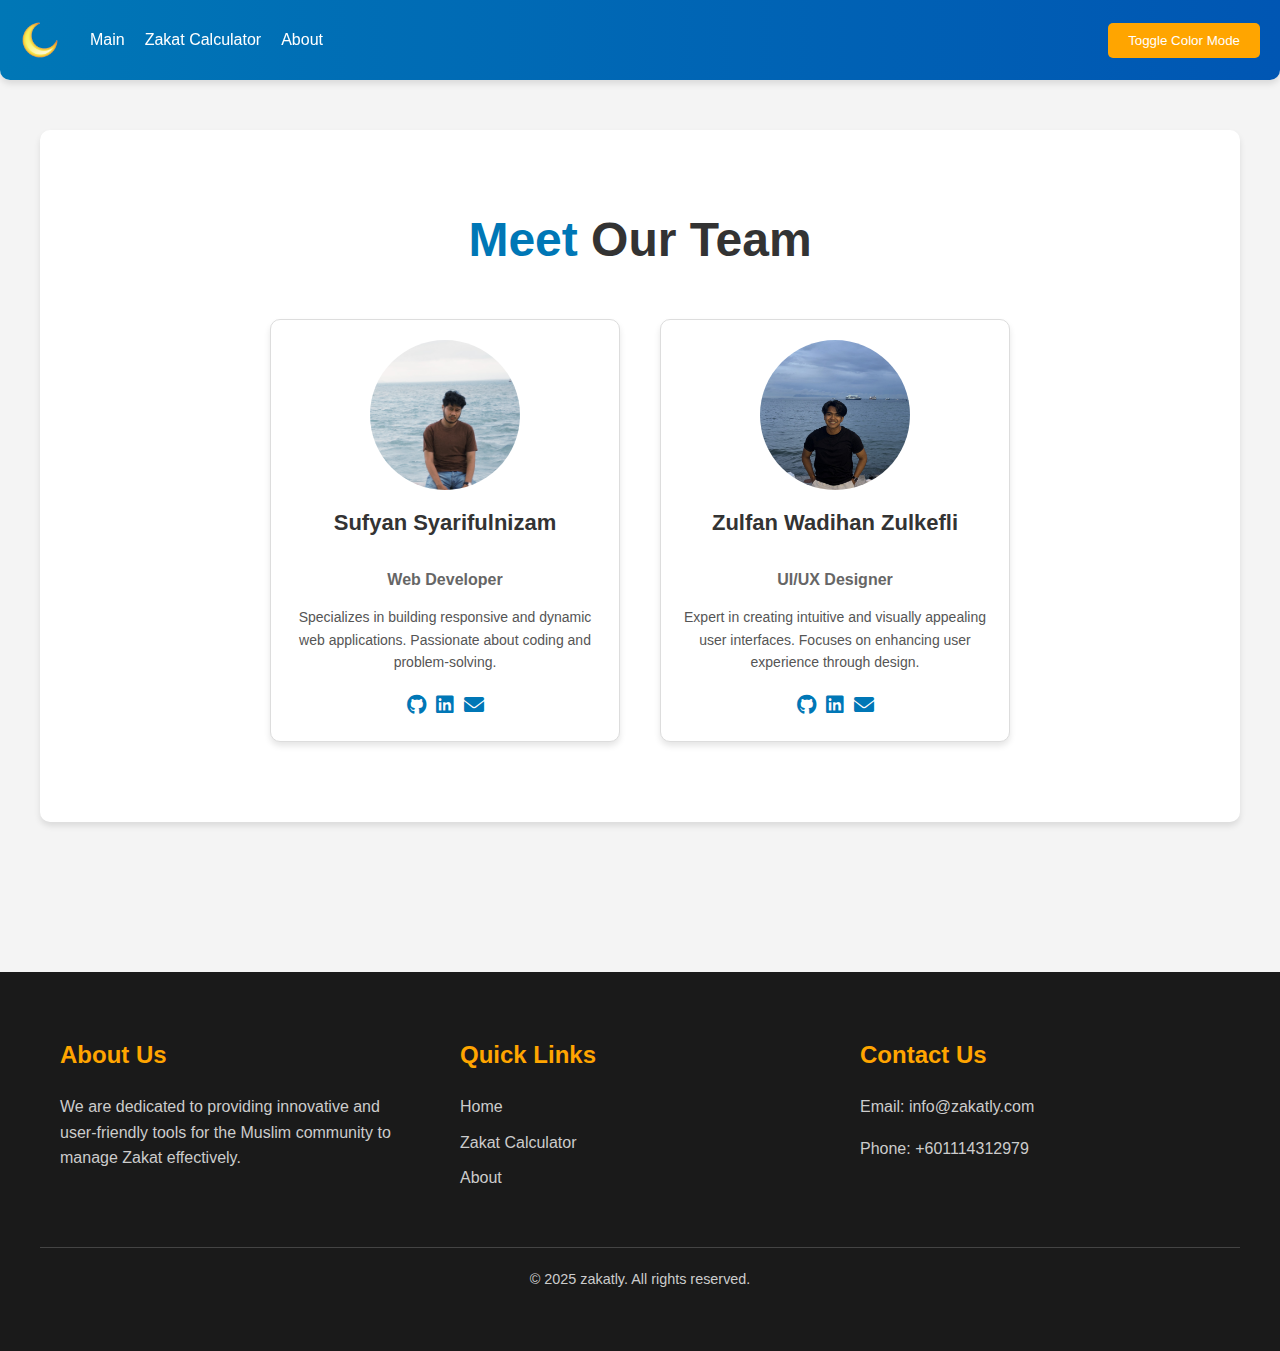
==== about.html @ d1e3d3cc "Add files via upload" ====
<!DOCTYPE html>
<html lang="en">
<head>
    <meta charset="UTF-8">
    <meta name="viewport" content="width=device-width, initial-scale=1.0">
    <title>Zakatly - Zakat Calculator</title>
    <link rel="stylesheet" href="styles.css">
    <link rel="stylesheet" href="https://cdnjs.cloudflare.com/ajax/libs/font-awesome/6.0.0/css/all.min.css">
    <link rel="icon" type="images/png" href="moon.png">
    <script src="script.js" defer></script>
</head>
<body>
    <nav>
        <ul>
            <li>
                <a href="index.html">
                    <img src="moon.png" alt="Moon Icon" class="nav-icon">
                </a>
            </li>
            <li><a href="index.html">Main</a></li>
            <li class="dropdown">
                <a href="zakat-calculator.html">Zakat Calculator</a>
                <ul class="dropdown-menu">
                    <li><a href="zakat-income.html">Zakat on Income</a></li>
                    <li><a href="zakat-gold.html">Zakat on Gold</a></li>
                    <li><a href="zakat-silver.html">Zakat on Silver</a></li>
                    <li><a href="zakat-stock.html">Zakat on Stock</a></li>
                </ul>
            </li>
            <li><a href="about.html">About</a></li>
        </ul>
        <div class="color-toggle">
            <button id="colorToggle">Toggle Color Mode</button>
        </div>
    </nav>

    <main class="about-main">
        <div class="container">
            <h1 class="headingAbout"><span>Meet</span> Our Team</h1>
            <div class="profiles">
                <div class="pyan">
                    <img src="images/pyunk.JPG" alt="Sufyan Syarifulnizam" class="profile-img">
                    <h3>Sufyan Syarifulnizam</h3>
                    <h5>Web Developer</h5>
                    <p>Specializes in building responsive and dynamic web applications. Passionate about coding and problem-solving.</p>
                    <div class="social-links">
                        <a href="https://github.com/pyunk" target="_blank"><i class="fab fa-github"></i></a>
                        <a href="https://linkedin.com/in/pyunk" target="_blank"><i class="fab fa-linkedin"></i></a>
                        <a href="mailto:2023197675@student.uitm.edu.my"><i class="fas fa-envelope"></i></a>
                    </div>
                </div>
                <div class="zul">
                    <img src="images/zul.JPG" alt="Zulfan Wadihan Zulkefli" class="profile-img">
                    <h3>Zulfan Wadihan Zulkefli</h3>
                    <h5>UI/UX Designer</h5>
                    <p>Expert in creating intuitive and visually appealing user interfaces. Focuses on enhancing user experience through design.</p>
                    <div class="social-links">
                        <a href="https://github.com/zulfanjava" target="_blank"><i class="fab fa-github"></i></a>
                        <a href="https://linkedin.com/in/zulfanwadihan" target="_blank"><i class="fab fa-linkedin"></i></a>
                        <a href="mailto:2024767275@student.uitm.edu.my"><i class="fas fa-envelope"></i></a>
                    </div>
                </div>
            </div>
        </div>
    </main>

    <footer>
        <div class="footer-content">
            <div class="footer-section">
                <h3>About Us</h3>
                <p>We are dedicated to providing innovative and user-friendly tools for the Muslim community to manage Zakat effectively.</p>
            </div>
            <div class="footer-section">
                <h3>Quick Links</h3>
                <ul>
                    <li><a href="index.html">Home</a></li>
                    <li><a href="zakat-calculator.html">Zakat Calculator</a></li>
                    <li><a href="about.html">About</a></li>
                </ul>
            </div>
            <div class="footer-section">
                <h3>Contact Us</h3>
                <p>Email: info@zakatly.com</p>
                <p>Phone: +601114312979</p>
            </div>
        </div>
        <div class="footer-bottom">
            &copy; 2025 zakatly. All rights reserved.
        </div>
    </footer>
</body>
</html>
---- styles.css ----
/* General Styles */
* {
    box-sizing: border-box; /* Applies to all elements */
}
body {
    font-family: "Poppins", sans-serif;
    margin: 0;
    padding: 0;
    color: var(--text-color);
    background-color: var(--background-color);
    line-height: 1.6;
    overflow-x: hidden; /* Prevent horizontal scrolling */
}

/* Color Variables */
:root {
    --primary-color: #0077B6; /* Blue */
    --secondary-color: #FFA500; /* Orange */
    --background-color: #f4f4f4; /* Light gray */
    --text-color: #333; /* Dark gray */
    --footer-bg: #1a1a1a; /* Dark background */
    --footer-text: #ccc; /* Light gray */
}
.video-background {
    position: fixed;
    top: 0;
    left: 0;
    width: 100%;
    height: 100%;
    object-fit: cover; /* Ensures the video covers the entire background */
    z-index: -1; /* Places the video behind other content */
}

nav {
    display: flex;
    justify-content: space-between;
    align-items: center;
    background: linear-gradient(90deg, var(--primary-color), #0056b3); /* Gradient background */
    padding: 10px 20px;
    color: white;
    position: fixed;
    width: 100%;
    top: 0;
    z-index: 1000;
    box-shadow: 0 4px 6px rgba(0, 0, 0, 0.1); /* Subtle shadow */
    border-radius: 0 0 10px 10px; /* Rounded bottom corners */
}

nav ul {
    list-style: none;
    display: flex;
    margin: 0;
    padding: 0;
    align-items: center;
}

nav ul li {
    margin-right: 20px;
    display: flex;
    align-items: center;
    position: relative; /* For the animated underline */
}

nav ul li a {
    color: white;
    text-decoration: none;
    font-weight: 500;
    transition: color 0.3s;
    display: flex;
    align-items: center;
    height: 100%;
    padding: 10px 0; /* Add padding for better click area */
}

/* Animated underline effect */
nav ul li a::after {
    content: '';
    position: absolute;
    bottom: 0;
    left: 0;
    width: 100%;
    height: 2px;
    background-color: var(--secondary-color);
    transform: scaleX(0); /* Start with no underline */
    transform-origin: bottom right;
    transition: transform 0.3s ease;
}

nav ul li a:hover::after {
    transform: scaleX(1); /* Expand the underline on hover */
    transform-origin: bottom left;
}

.nav-icon {
    width: 40px;
    height: 40px;
    display: inline-block;
    margin-right: 10px;
    vertical-align: middle;
    transition: transform 0.3s ease; /* Add a hover effect to the logo */
}

.nav-icon:hover {
    transform: rotate(15deg); /* Rotate the logo slightly on hover */
}

.color-toggle {
    display: flex;
    align-items: center;
}
/* Dropdown Menu Styles */
.dropdown {
    position: relative;
}

.dropdown-menu {
    display: none;
    position: absolute;
    top: 100%;
    left: 0;
    background-color: var(--primary-color);
    border-radius: 5px;
    box-shadow: 0 4px 8px rgba(0, 0, 0, 0.1);
    z-index: 1000;
}

.dropdown-menu li {
    margin: 0;
    padding: 10px;
}

.dropdown-menu li a {
    color: white;
    text-decoration: none;
    display: block;
}

.dropdown:hover .dropdown-menu {
    display: block;
}

/* Color Toggle Button */
#colorToggle {
    background-color: var(--secondary-color);
    color: white;
    border: none;
    padding: 10px 20px;
    cursor: pointer;
    border-radius: 5px;
    transition: background-color 0.3s, transform 0.3s ease;
}

#colorToggle:hover {
    background-color: #e69500; /* Darker orange on hover */
    transform: scale(1.05); /* Slightly enlarge the button on hover */
}

#colorToggle:hover {
    background-color: #e69500; /* Darker orange on hover */
}

/* Hero Section Styles */
.hero {
    height: 100vh;
    background-size: cover;
    background-position: center;
    display: flex;
    align-items: center;
    justify-content: center;
    color: white;
    text-align: center;
    position: relative;
}

.hero-content h1 {
    font-size: 3em;
    margin: 0;
}

#datetime {
    font-size: 1.5em;
    margin-top: 10px;
    opacity: 0.7;
    color: white;
    background-color: rgba(0, 0, 0, 0.5);
    padding: 10px;
    border-radius: 5px;
}

/* Zakat Info Section */
/* Zakat Info Section */
.zakat-info-section {
    height: 100vh;
    display: flex;
    align-items: center;
    justify-content: center;
    background-color: #fff;
    padding: 20px;
    margin: 0; /* Remove default margin */
    width: 100%; /* Ensure full width */
    box-sizing: border-box; /* Include padding in width calculation */
}

.zakat-info-container {
    display: flex;
    max-width: 1200px;
    width: 100%;
    gap: 40px;
    margin: 0 auto; /* Center the container */
    padding: 0 20px; /* Add horizontal padding */
    box-sizing: border-box; /* Include padding in width calculation */
}

.zakat-info-left,
.zakat-info-right {
    flex: 1;
    background-color: #f9f9f9;
    padding: 20px;
    border-radius: 10px;
    box-shadow: 0 4px 8px rgba(0, 0, 0, 0.1);
    border: 2px solid var(--primary-color);
    margin: 0; /* Remove default margin */
}

.zakat-info-left h2, .zakat-info-right h2 {
    color: var(--primary-color);
    font-size: 2em;
    margin-bottom: 20px;
}

.zakat-info-left p, .zakat-info-right p {
    font-size: 1.1em;
    line-height: 1.6;
    color: #555;
}

/* Zakat Payment Section */
.zakat-payment-section {
    height: 100vh;
    display: flex;
    flex-direction: column;
    justify-content: center;
    align-items: center;
    background-color: #f9f9f9;
    padding: 20px;
    margin: 0; /* Remove default margin */
    width: 100%; /* Ensure full width */
    box-sizing: border-box; /* Include padding in width calculation */
}

.zakat-payment-section h2 {
    font-size: 2.5em;
    color: var(--primary-color);
    margin-bottom: 40px;
}

.zakat-payment-cards {
    display: flex;
    flex-wrap: wrap;
    justify-content: center;
    gap: 20px;
    max-width: 1200px; /* Limit the maximum width */
    width: 100%; /* Ensure full width */
    padding: 0 20px; /* Add horizontal padding */
    box-sizing: border-box; /* Include padding in width calculation */
}

.zakat-card {
    background-color: white;
    border-radius: 10px;
    box-shadow: 0 4px 8px rgba(0, 0, 0, 0.1);
    padding: 20px;
    width: 200px;
    text-align: center;
    transition: transform 0.3s ease;
    border: 2px solid var(--primary-color);
    margin: 0; /* Remove default margin */
}

.zakat-card:hover {
    transform: translateY(-10px);
}

.zakat-card i {
    font-size: 3em;
    color: var(--primary-color);
    margin-bottom: 10px;
}

.zakat-card h3 {
    font-size: 1.5em;
    color: var(--text-color);
    margin: 0;
}

.zakat-card a {
    text-decoration: none;
}

/* zakat-calculate section */
.income {
    display: flex;
    justify-content: center;
    align-items: center;
    min-height: 100vh;
    padding: 150px 20px 20px;
    padding-bottom: 100px;
}
/* Form Styles */
.income #zakatForm {
    background: rgba(255, 255, 255, 0.9);
    padding: 20px;
    border-radius: 10px;
    box-shadow: 0 2px 10px rgba(0, 0, 0, 0.2);
    width: 100%;
    max-width: 500px;
    border: 2px solid var(--primary-color); /* Added border */
}

.income #zakatForm h2,
.income #zakatForm h3 {
    color: var(--primary-color);
}

.income #zakatForm label {
    font-weight: bold;
    display: block;
    margin-top: 10px;
}

.income #zakatForm input,
.income #zakatForm select {
    width: 100%; /* Ensure all inputs and selects have the same width */
    margin-top: 8px;
    margin-bottom: 15px;
    padding: 10px;
    border-radius: 5px;
    border: 1px solid #ddd;
    box-sizing: border-box; /* Include padding and border in width */
}

.income #zakatForm input[readonly] {
    background-color: #f9f9f9; /* Light gray background for readonly fields */
    color: #555; /* Darker text for better readability */
}

.income #zakatForm button {
    background-color: var(--primary-color);
    color: white;
    font-size: 16px;
    cursor: pointer;
    border: none;
    padding: 10px 20px;
    margin-top: 30px;
    border-radius: 5px;
    transition: background-color 0.3s;
    width: 100%; /* Make button full width */
}

.income #zakatForm button:hover {
    background-color: #0056b3; /* Darker blue on hover */
}

.income .total-result {
    font-size: 18px;
    color: #28a745; /* Green color for results */
    text-align: center;
    margin-top: 20px;
}

/* Zakat Calculator Styles */
.zakat-calculator {
    max-width: 800px;
    margin: 0 auto;
    padding: 40px 65px;
    background-color: #fff;
    border-radius: 10px;
    box-shadow: 0 4px 8px rgba(0, 0, 0, 0.1);
    margin-top: 120px; /* Add space below the fixed navbar */
    margin-bottom: 120px;

}

.zakat-calculator h2 {
    text-align: center;
    color: var(--primary-color);
    margin-bottom: 20px;
}

.zakat-calculator label {
    display: block;
    margin: 10px 0 5px;
    font-weight: bold;
    color: var(--text-color);
}

.zakat-calculator input {
    width: 100%;
    padding: 10px;
    margin-bottom: 15px;
    border: 1px solid #ddd;
    border-radius: 5px;
    font-size: 16px;
}

.zakat-calculator input[readonly],
.zakat-calculator input[disabled] {
    background-color: #f9f9f9;
    color: #555;
}

.zakat-calculator button {
    background-color: var(--primary-color);
    color: white;
    border: none;
    padding: 10px 20px;
    border-radius: 5px;
    cursor: pointer;
    font-size: 16px;
    margin-right: 10px;
}

.zakat-calculator button:hover {
    background-color: var(--secondary-color);
}

.zakat-calculator p {
    text-align: center;
    color: #ff0000;
    margin-top: 10px;
}

/* About Page Styles */
body.about-page {
    background-color: var(--background-color);
    display: flex;
    flex-direction: column;
    align-items: center;
    justify-content: flex-start;
    min-height: 100vh;
    padding-top: 80px;
    margin: 0;
}

.about-main {
    display: flex;
    justify-content: center;
    align-items: center;
    min-height: calc(100vh - 80px); 
    padding-top: 80px; 
    margin: 0;
    flex-direction: column;
    flex: 1; 
}

.container {
    max-width: 1200px;
    width: 100%;
    padding: 40px 60px;
    padding-bottom: 80px;
    text-align: center;
    background-color: white;
    border-radius: 10px;
    box-shadow: 0 4px 6px rgba(0, 0, 0, 0.1);
    margin: 0 auto; 
    margin-top: 50px;
    margin-bottom: 150px;
}

.headingAbout {
    font-size: 48px;
    color: var(--text-color);
    margin-bottom: 40px;
}

.headingAbout span {
    color: var(--primary-color);
}

.profiles {
    display: flex;
    flex-wrap: wrap;
    justify-content: center;
    gap: 40px;
}

.profiles .pyan,
.profiles .zul {
    flex-basis: calc(50% - 40px); 
    max-width: 350px; 
    background: white;
    border: 1px solid #ddd;
    border-radius: 10px;
    padding: 20px;
    box-shadow: 0 4px 6px rgba(0, 0, 0, 0.1);
    transition: transform 0.3s, box-shadow 0.3s;
}

.profiles .pyan:hover,
.profiles .zul:hover {
    transform: translateY(-10px);
    box-shadow: 0 6px 10px rgba(0, 0, 0, 0.15);
}

.profiles .pyan .profile-img,
.profiles .zul .profile-img {
    height: 150px;
    width: 150px;
    border-radius: 50%;
    margin: 0 auto 15px;
    display: block;
    object-fit: cover;
    transition: filter 0.3s;
}

.profiles .pyan .profile-img {
    object-position: center 35%; /* Adjust for Sufyan's picture */
}

.profiles .zul .profile-img {
    object-position: center 60%; /* Adjust for Zulfan's picture */
}

.profiles .pyan .profile-img:hover,
.profiles .zul .profile-img:hover {
    filter: grayscale(0);
}

.profiles .pyan h3,
.profiles .zul h3 {
    font-size: 22px;
    color: var(--text-color);
    margin: 10px 0 5px;
}

.profiles .pyan h5,
.profiles .zul h5 {
    font-size: 16px;
    color: #666;
    margin-bottom: 10px;
}

.profiles .pyan p,
.profiles .zul p {
    font-size: 14px;
    color: #555;
}

.social-links {
    display: flex;
    justify-content: center;
    gap: 10px;
    margin-top: 15px;
}

.social-links a {
    color: var(--primary-color);
    font-size: 20px;
    transition: color 0.3s;
}

.social-links a:hover {
    color: var(--secondary-color);
}

/* Color Blind Mode Styles */
body.color-blind-mode {
    --primary-color: #004D40; /* Dark teal */
    --secondary-color: #FF8F00; /* Darker orange */
    --background-color: #E0F2F1; /* Light teal */
    --text-color: #000; /* Black */
    --footer-bg: #004D40; /* Dark teal */
    --footer-text: #fff; /* White */

    /* Font and Line Adjustments for Color Blind Mode */
    font-weight: bold; /* Make text bold */
    line-height: 1.8; /* Increase line height for better readability */
}
 /* Thicker border for the calculator form container */
body.color-blind-mode .zakat-calculator {
    border: 3px solid var(--primary-color);
    padding: 20px; 
    border-radius: 10px; 
}
/* for the profile section in color-blind mode */
body.color-blind-mode .profiles .pyan,
body.color-blind-mode .profiles .zul {
    border: 3px solid var(--primary-color);
}

body.color-blind-mode h1,
body.color-blind-mode h2,
body.color-blind-mode h3,
body.color-blind-mode h4,
body.color-blind-mode h5,
body.color-blind-mode h6 {
    font-weight: 900; /* Make headings extra bold */
}

body.color-blind-mode p {
    font-weight: bold; /* Make paragraphs bold */
}

body.color-blind-mode .footer-section ul li a {
    font-weight: bold; /* Make footer links bold */
}

body.color-blind-mode .social-links a {
    font-weight: bold; /* Make social icons bold */
}

/* Thicker Lines for Color Blind Mode */
body.color-blind-mode nav {
    border-bottom: 4px solid var(--primary-color); /* Thicker border for navbar */
}

body.color-blind-mode .contact-info button {
    border: 3px solid var(--secondary-color); /* Thicker border for buttons */
}

body.color-blind-mode .zakat-card {
    border: 3px solid var(--primary-color); /* Thicker border for cards */
}

body.color-blind-mode footer {
    border-top: 4px solid var(--secondary-color); /* Thicker border for footer */
}

body.color-blind-mode .footer-section ul li a {
    border-bottom: 2px solid var(--secondary-color); /* Thicker underline for links */
}

body.color-blind-mode .social-links a {
    border: 2px solid var(--primary-color); /* Thicker border for social icons */
    padding: 5px; /* Add padding for better visibility */
}

/* Footer Styles */
footer {
    background-color: var(--footer-bg);
    color: var(--footer-text);
    padding: 40px 20px;
    text-align: center;
    width: 100%;
    margin-top: auto; /* Push the footer to the bottom */
}

.footer-content {
    display: flex;
    justify-content: space-between;
    max-width: 1200px;
    margin: 0 auto;
    gap: 40px;
    padding: 0 20px;
}

.footer-section {
    flex: 1;
    text-align: left;
}

.footer-section h3 {
    font-size: 1.5rem;
    margin-bottom: 20px;
    color: var(--secondary-color);
}

.footer-section p,
.footer-section ul {
    font-size: 1rem;
    color: var(--footer-text);
    line-height: 1.6;
}

.footer-section ul {
    list-style: none;
    padding: 0;
}

.footer-section ul li {
    margin-bottom: 10px;
}

.footer-section ul li a {
    color: var(--footer-text);
    text-decoration: none;
    transition: color 0.3s ease;
}

.footer-section ul li a:hover {
    color: var(--secondary-color);
}

.footer-bottom {
    margin-top: 40px;
    border-top: 1px solid #444;
    padding-top: 20px;
    font-size: 0.9rem;
    color: var(--footer-text);
    max-width: 1200px;
    margin: 40px auto 0;
    padding: 20px;
}


/* Responsive Design */
@media (max-width: 768px) {
    .footer-content {
        flex-direction: column;
        text-align: center;
    }

    .footer-section {
        text-align: center;
    }

    .footer-bottom {
        text-align: center;
    }
}

@media (max-width: 480px) {
    nav {
        flex-direction: column;
        padding: 10px;
    }

    nav ul {
        flex-direction: column;
        align-items: center;
    }

    nav ul li {
        margin: 10px 0;
    }

    .contact-info {
        margin-top: 10px;
    }

    .headingAbout {
        font-size: 28px;
    }
}
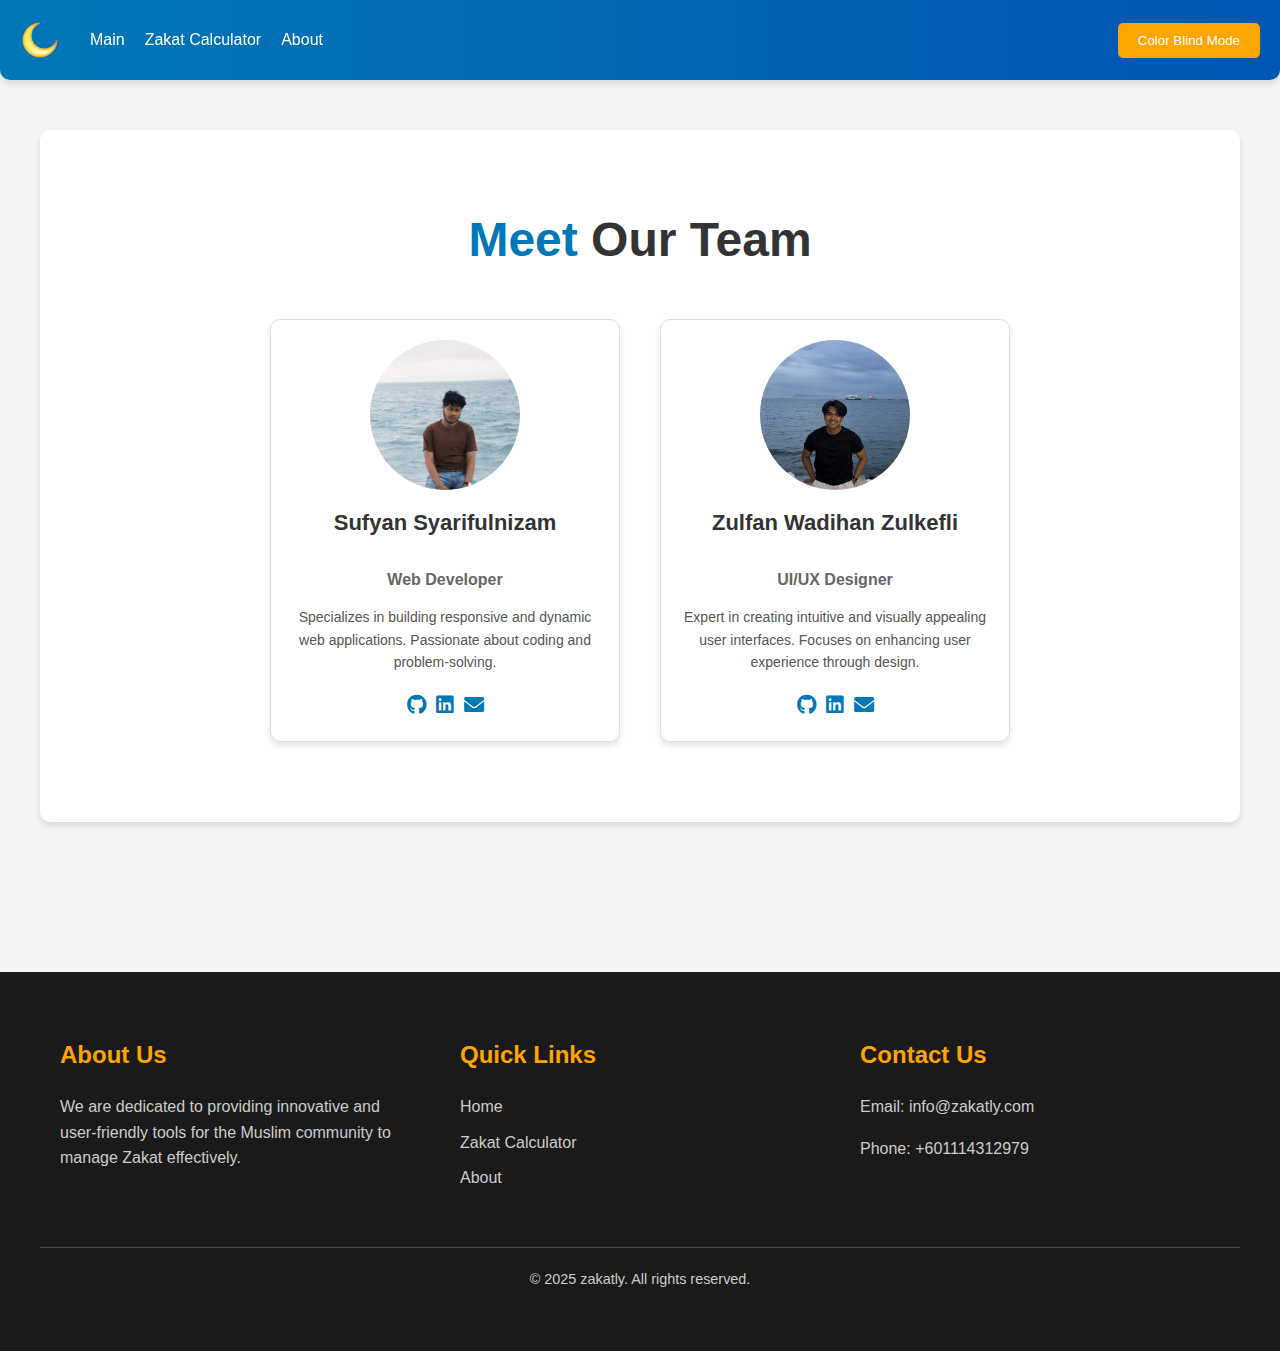
==== commit fc02fa36: "about.html" ====
--- a/about.html
+++ b/about.html
@@ -30,7 +30,7 @@
             <li><a href="about.html">About</a></li>
         </ul>
         <div class="color-toggle">
-            <button id="colorToggle">Toggle Color Mode</button>
+            <button id="colorToggle">Color Blind Mode</button>
         </div>
     </nav>
 
@@ -89,4 +89,4 @@
         </div>
     </footer>
 </body>
-</html>+</html>
